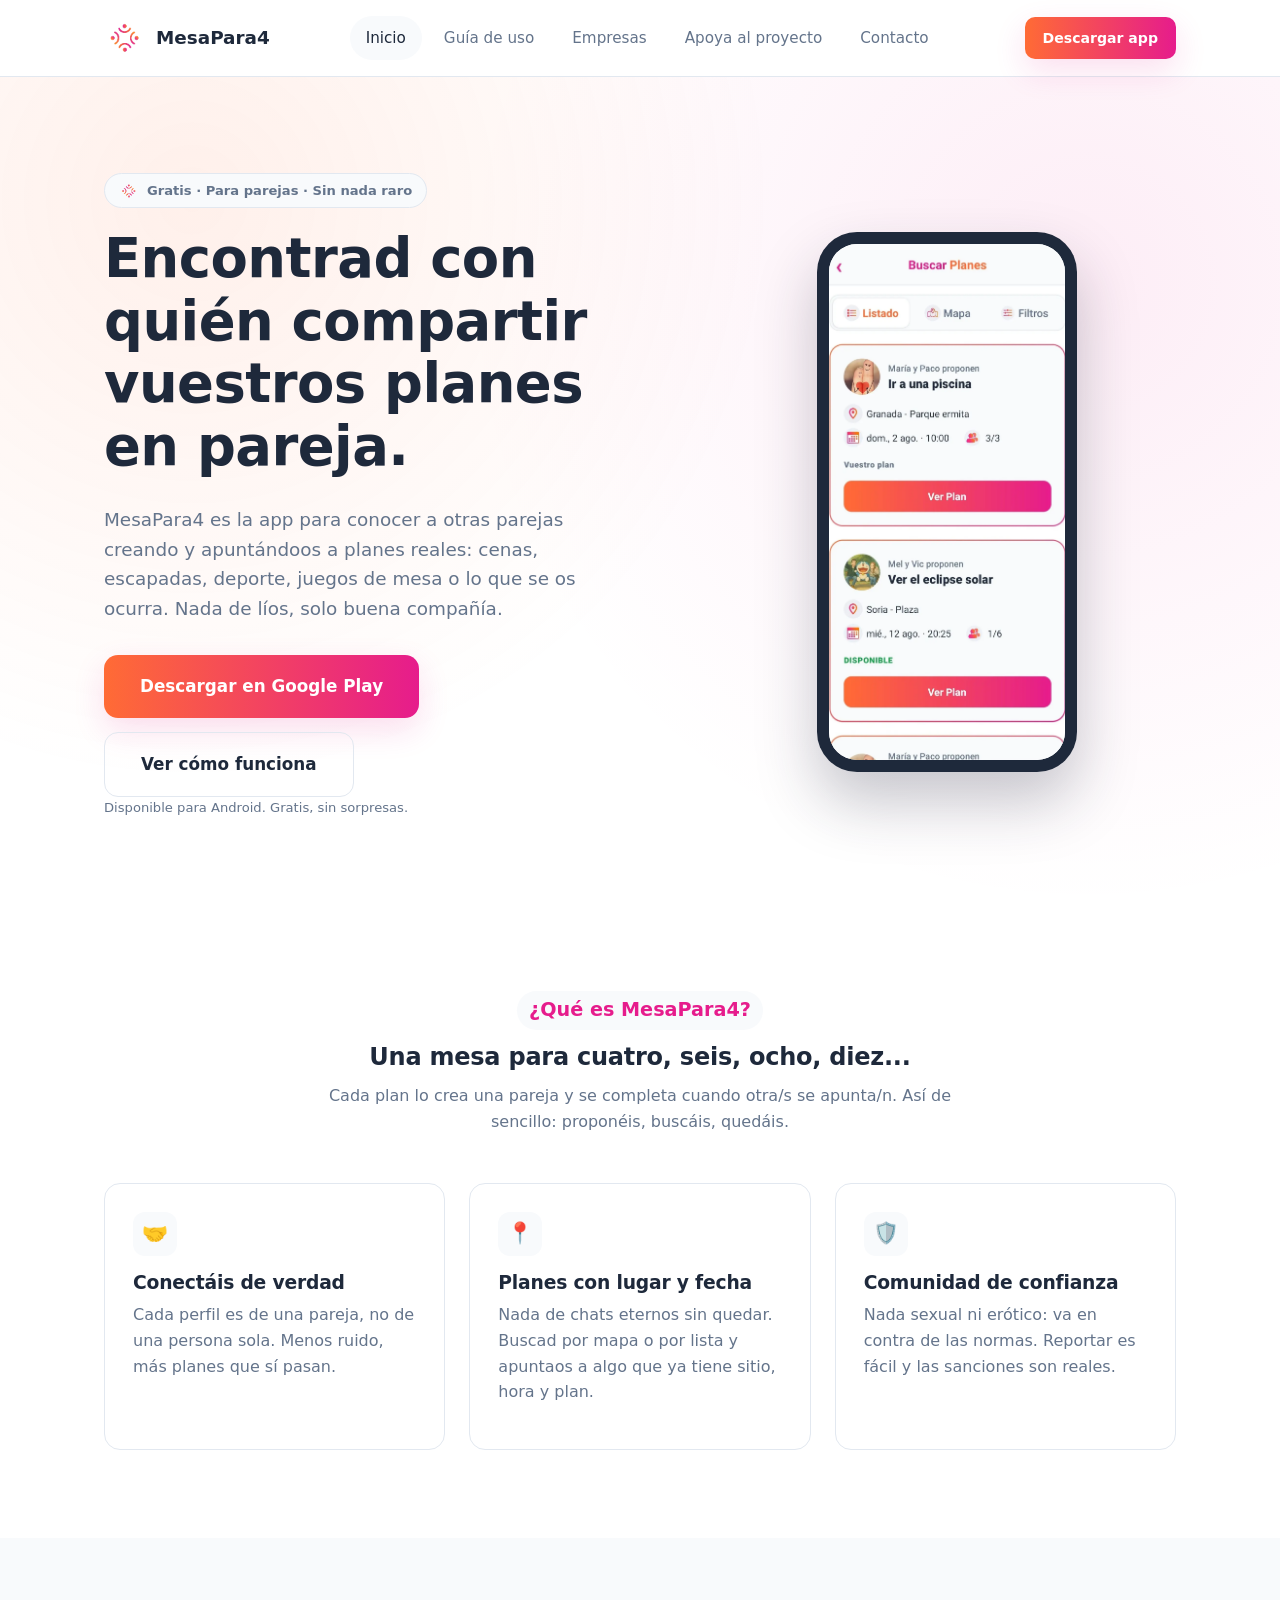
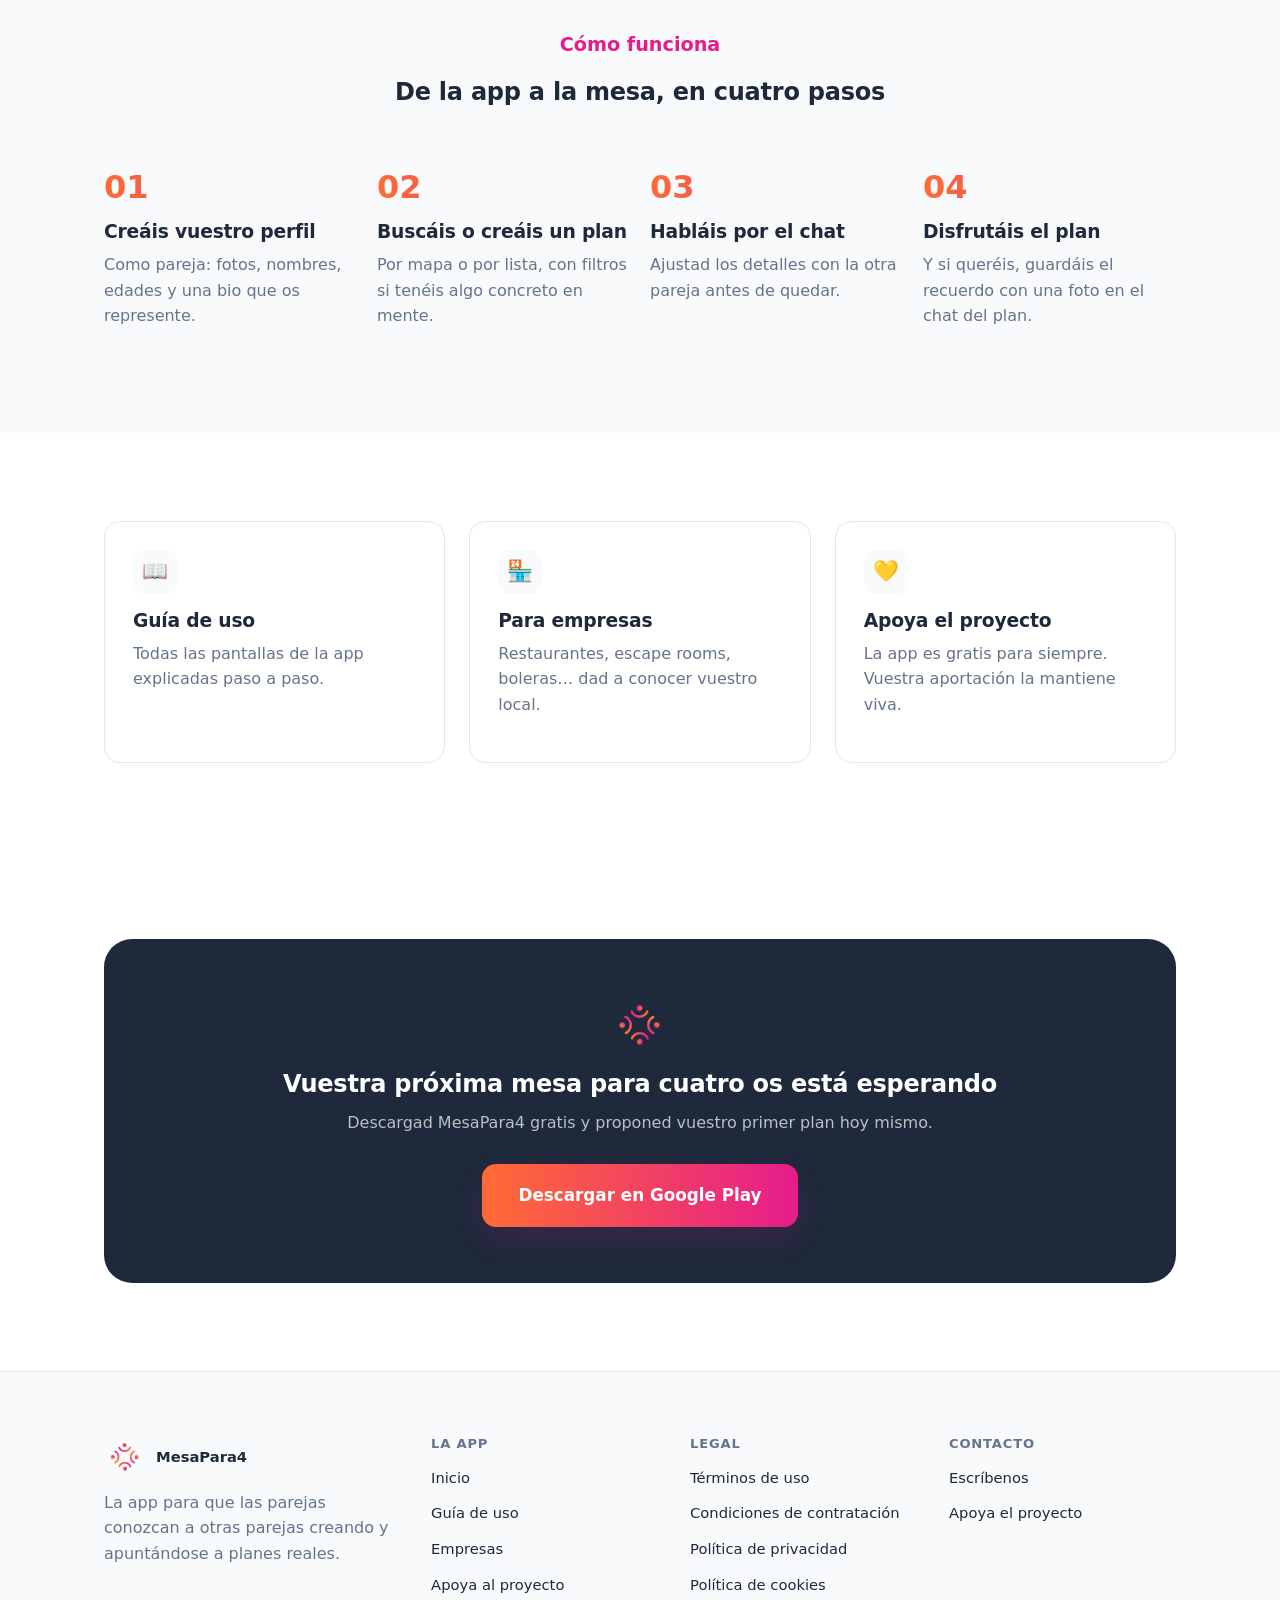
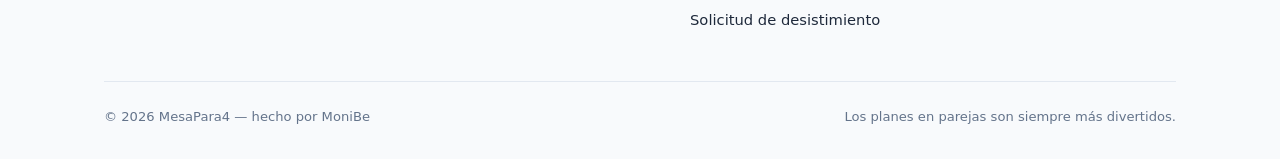
==== index.html @ 1e5c22bb "Commit Inicial: Web oficial y landig page de MesaPara4" ====
<!DOCTYPE html>
<html lang="es">
<head>
  <meta charset="UTF-8">
  <meta name="viewport" content="width=device-width, initial-scale=1.0">
  <title>Inicio · MesaPara4</title>
  <meta name="description" content="MesaPara4, la app gratuita para que las parejas conozcan a otras parejas creando y apuntándose a planes reales.">
  <link rel="stylesheet" href="css/styles.css">
  
</head>
<body>
  <header class="site-header">
    <div class="container">
      <a href="index.html" class="brand">
        <img src="assets/logo.webp" alt="MesaPara4" class="brand-logo">
        MesaPara4
      </a>
      <nav class="main-nav">
        <a href="index.html" class="active">Inicio</a>
        <a href="guia-de-uso.html" class="">Guía de uso</a>
        <a href="empresas.html" class="">Empresas</a>
        <a href="apoya-el-proyecto.html" class="">Apoya al proyecto</a>
        <a href="contacto.html" class="">Contacto</a>
      </nav>
      <div class="header-cta">
        <a href="#descarga" class="btn btn-gradient btn-sm">Descargar app</a>
        <button class="nav-toggle" aria-label="Abrir menú">
          <span></span><span></span><span></span>
        </button>
      </div>
    </div>
  </header>

  <main>

  <section class="hero">
    <div class="container">
      <div class="reveal in">
        <span class="eyebrow">
          <img src="assets/logo.webp" alt="" class="eyebrow-logo">
          Gratis · Para parejas · Sin nada raro
        </span>
        <h1>Encontrad con quién compartir vuestros planes en pareja.</h1>
        <p class="lede">MesaPara4 es la app para conocer a otras parejas creando y apuntándoos a planes reales: cenas, escapadas, deporte, juegos de mesa o lo que se os ocurra. Nada de líos, solo buena compañía.</p>
        <div class="hero-actions" id="descarga">
          <a href="#" class="btn btn-gradient btn-lg">Descargar en Google Play</a>
          <a href="guia-de-uso.html" class="btn btn-outline btn-lg">Ver cómo funciona</a>
        </div>
        <p class="store-note">Disponible para Android. Gratis, sin sorpresas.</p>
      </div>
      <div class="phone-mock reveal in">
        <div class="screen">
          <img src="assets/capturas/buscar_plan.webp" alt="Captura de la app MesaPara4: pantalla de Buscar planes" class="phone-screenshot">
        </div>
      </div>
    </div>
  </section>

  <section>
    <div class="container">
      <div class="section-head reveal">
        <span class="badge">¿Qué es MesaPara4?</span>
        <h2>Una mesa para cuatro, seis, ocho, diez...</h2>
        <p class="text-muted">Cada plan lo crea una pareja y se completa cuando otra/s se apunta/n. Así de sencillo: proponéis, buscáis, quedáis.</p>
      </div>
      <div class="grid-3">
        <div class="card reveal">
          <div class="icon-dot">🤝</div>
          <h3>Conectáis de verdad</h3>
          <p class="text-muted">Cada perfil es de una pareja, no de una persona sola. Menos ruido, más planes que sí pasan.</p>
        </div>
        <div class="card reveal">
          <div class="icon-dot">📍</div>
          <h3>Planes con lugar y fecha</h3>
          <p class="text-muted">Nada de chats eternos sin quedar. Buscad por mapa o por lista y apuntaos a algo que ya tiene sitio, hora y plan.</p>
        </div>
        <div class="card reveal">
          <div class="icon-dot">🛡️</div>
          <h3>Comunidad de confianza</h3>
          <p class="text-muted">Nada sexual ni erótico: va en contra de las normas. Reportar es fácil y las sanciones son reales.</p>
        </div>
      </div>
    </div>
  </section>

  <section style="background:var(--color-surface);">
    <div class="container">
      <div class="section-head reveal">
        <span class="badge">Cómo funciona</span>
        <h2>De la app a la mesa, en cuatro pasos</h2>
      </div>
      <div class="steps">
        <div class="step reveal">
          <span class="num">01</span>
          <h3>Creáis vuestro perfil</h3>
          <p class="text-muted">Como pareja: fotos, nombres, edades y una bio que os represente.</p>
        </div>
        <div class="step reveal">
          <span class="num">02</span>
          <h3>Buscáis o creáis un plan</h3>
          <p class="text-muted">Por mapa o por lista, con filtros si tenéis algo concreto en mente.</p>
        </div>
        <div class="step reveal">
          <span class="num">03</span>
          <h3>Habláis por el chat</h3>
          <p class="text-muted">Ajustad los detalles con la otra pareja antes de quedar.</p>
        </div>
        <div class="step reveal">
          <span class="num">04</span>
          <h3>Disfrutáis el plan</h3>
          <p class="text-muted">Y si queréis, guardáis el recuerdo con una foto en el chat del plan.</p>
        </div>
      </div>
    </div>
  </section>

  <section>
    <div class="container">
      <div class="grid-3">
        <a href="guia-de-uso.html" class="card reveal">
          <div class="icon-dot">📖</div>
          <h3>Guía de uso</h3>
          <p class="text-muted">Todas las pantallas de la app explicadas paso a paso.</p>
        </a>
        <a href="empresas.html" class="card reveal">
          <div class="icon-dot">🏪</div>
          <h3>Para empresas</h3>
          <p class="text-muted">Restaurantes, escape rooms, boleras… dad a conocer vuestro local.</p>
        </a>
        <a href="apoya-el-proyecto.html" class="card reveal">
          <div class="icon-dot">💛</div>
          <h3>Apoya el proyecto</h3>
          <p class="text-muted">La app es gratis para siempre. Vuestra aportación la mantiene viva.</p>
        </a>
      </div>
    </div>
  </section>

  <section>
    <div class="container">
      <div class="cta-band reveal">
        <img src="assets/logo.webp" alt="" class="cta-logo">
        <h2>Vuestra próxima mesa para cuatro os está esperando</h2>
        <p>Descargad MesaPara4 gratis y proponed vuestro primer plan hoy mismo.</p>
        <a href="#descarga" class="btn btn-gradient btn-lg" style="margin-top:12px;">Descargar en Google Play</a>
      </div>
    </div>
  </section>

  </main>
  <footer class="site-footer">
    <div class="container">
      <div class="footer-grid">
        <div>
          <a href="index.html" class="brand" style="margin-bottom:12px;">
            <img src="assets/logo.webp" alt="MesaPara4" class="brand-logo">
            MesaPara4
          </a>
          <p class="text-muted" style="max-width:32ch;">La app para que las parejas conozcan a otras parejas creando y apuntándose a planes reales.</p>
        </div>
        <div>
          <h4>La app</h4>
          <ul>
            <li><a href="index.html">Inicio</a></li>
            <li><a href="guia-de-uso.html">Guía de uso</a></li>
            <li><a href="empresas.html">Empresas</a></li>
            <li><a href="apoya-el-proyecto.html">Apoya al proyecto</a></li>
          </ul>
        </div>
        <div>
          <h4>Legal</h4>
          <ul>
            <li><a href="terminos-de-uso.html">Términos de uso</a></li>
            <li><a href="condiciones-generales-de-contratacion.html">Condiciones de contratación</a></li>
            <li><a href="politica-de-privacidad.html">Política de privacidad</a></li>
            <li><a href="politica-de-cookies.html">Política de cookies</a></li>
            <li><a href="solicitud-de-desistimiento.html">Solicitud de desistimiento</a></li>
          </ul>
        </div>
        <div>
          <h4>Contacto</h4>
          <ul>
            <li><a href="contacto.html">Escríbenos</a></li>
            <li><a href="apoya-el-proyecto.html">Apoya el proyecto</a></li>
          </ul>
        </div>
      </div>
      <div class="footer-bottom">
        <span>&copy; <span class="current-year"></span> MesaPara4 — hecho por <a href="https://monibe.es" target="_blank" rel="noopener">MoniBe</a></span>
        <span>Los planes en parejas son siempre más divertidos.</span>
      </div>
    </div>
  </footer>

  <script src="js/script.js"></script>
</body>
</html>
---- css/styles.css ----
/* =========================================================
   MesaPara4 — Sistema de diseño de la web oficial
   Basado en src/styles/theme.js de la app
   ========================================================= */

@import url('https://api.fontshare.com/v2/css?f[]=chillax@400,500,600,700&f[]=satoshi@400,500,700,900&display=swap');

:root {
  /* --- Paleta (idéntica a theme.js) --- */
  --color-primary: #FF6B35;
  --color-secondary: #E61C8C;
  --color-bg: #FFFFFF;
  --color-surface: #F8FAFC;
  --color-text: #1E293B;
  --color-text-muted: #64748B;
  --color-border: #E2E8F0;
  --color-avatar-bg: #EDF0F5;

  --gradient-brand: linear-gradient(90deg, #FF6B35 0%, #E61C8C 100%);
  --gradient-critico: linear-gradient(90deg, #E61C8C 0%, #000000 100%);
  --gradient-warm-wash: radial-gradient(circle at 15% 15%, rgba(255,107,53,0.10), transparent 45%),
                          radial-gradient(circle at 85% 25%, rgba(230,28,140,0.08), transparent 50%);

  /* --- Tipografía (marca: Chillax + Satoshi) --- */
  --font-display: 'Chillax', 'Satoshi', system-ui, sans-serif;
  --font-body: 'Satoshi', system-ui, -apple-system, sans-serif;

  /* --- Espaciado y forma --- */
  --radius-sm: 10px;
  --radius-md: 16px;
  --radius-lg: 28px;
  --radius-pill: 999px;
  --shadow-soft: 0 4px 20px rgba(30, 41, 59, 0.06);
  --shadow-lift: 0 12px 32px rgba(230, 28, 140, 0.14);
  --container: 1120px;
}

* { box-sizing: border-box; }
html { scroll-behavior: smooth; }

body {
  margin: 0;
  font-family: var(--font-body);
  color: var(--color-text);
  background: var(--color-bg);
  line-height: 1.6;
  -webkit-font-smoothing: antialiased;
}

img { max-width: 100%; display: block; }
a { color: inherit; text-decoration: none; }

h1, h2, h3, h4 {
  font-family: var(--font-display);
  font-weight: 600;
  line-height: 1.15;
  margin: 0 0 .5em;
  letter-spacing: -0.01em;
}
h1 { font-weight: 700; }

p { margin: 0 0 1em; color: var(--color-text); }
.text-muted { color: var(--color-text-muted); }

.container {
  width: 100%;
  max-width: var(--container);
  margin: 0 auto;
  padding: 0 24px;
}

section { padding: 88px 0; }
@media (max-width: 720px) { section { padding: 56px 0; } }
@media (max-width: 480px) {
  section { padding: 40px 0; }
  .container { padding: 0 18px; }
}

/* ---------- Motivo de marca: los 4 puntos de la mesa ---------- */
.mesa-mark {
  display: inline-grid;
  grid-template-columns: repeat(2, 1fr);
  gap: 6px;
  width: 22px;
  height: 22px;
}
.mesa-mark span {
  width: 100%;
  height: 100%;
  border-radius: 50%;
  background: var(--gradient-brand);
}
.mesa-mark span:nth-child(2) { background: var(--color-secondary); opacity: .85; }
.mesa-mark span:nth-child(3) { background: var(--color-primary); opacity: .85; }
.mesa-mark span:nth-child(4) { background: var(--gradient-brand); }

.mesa-divider {
  display: flex;
  gap: 10px;
  align-items: center;
  margin: 0 auto 20px;
  width: fit-content;
}
.mesa-divider span {
  width: 8px; height: 8px; border-radius: 50%;
  background: var(--color-border);
}
.mesa-divider span.on { background: var(--gradient-brand); }

.brand-logo { height: 42px; width: auto; }
.eyebrow-logo { height: 20px; width: auto; }
.cta-logo { height: 60px; width: auto; margin: 0 auto 16px; display: block; }

/* ---------- Header ---------- */
.site-header {
  position: sticky;
  top: 0;
  z-index: 50;
  background: rgba(255,255,255,0.85);
  backdrop-filter: blur(10px);
  border-bottom: 1px solid var(--color-border);
}
.site-header .container {
  display: flex;
  align-items: center;
  justify-content: space-between;
  height: 76px;
}
.brand {
  display: flex;
  align-items: center;
  gap: 10px;
  font-family: var(--font-display);
  font-weight: 700;
  font-size: 1.15rem;
  color: var(--color-text);
}
.main-nav {
  display: flex;
  align-items: center;
  gap: 6px;
}
.main-nav a {
  padding: 10px 16px;
  border-radius: var(--radius-pill);
  font-size: .95rem;
  font-weight: 500;
  color: var(--color-text-muted);
  transition: background .18s ease, color .18s ease;
}
.main-nav a:hover, .main-nav a.active {
  background: var(--color-surface);
  color: var(--color-text);
}
.header-cta { display: flex; align-items: center; gap: 12px; }

.nav-toggle {
  display: none;
  background: none;
  border: none;
  cursor: pointer;
  padding: 8px;
}
.nav-toggle span {
  display: block;
  width: 22px;
  height: 2px;
  background: var(--color-text);
  margin: 5px 0;
  border-radius: 2px;
}

@media (max-width: 420px) {
  .header-cta .btn-gradient.btn-sm { display: none; }
}

@media (max-width: 860px) {
  .main-nav {
    position: fixed;
    top: 76px; left: 0; right: 0;
    background: var(--color-bg);
    border-bottom: 1px solid var(--color-border);
    flex-direction: column;
    align-items: stretch;
    padding: 12px;
    display: none;
    box-shadow: var(--shadow-soft);
  }
  .main-nav.open { display: flex; }
  .main-nav a { padding: 14px 16px; }
  .nav-toggle { display: block; }
}

/* ---------- Botones (estilo BotonGradiente) ---------- */
.btn {
  display: inline-flex;
  align-items: center;
  justify-content: center;
  gap: 8px;
  font-family: var(--font-body);
  font-weight: 700;
  font-size: .98rem;
  padding: 14px 28px;
  border-radius: var(--radius-sm);
  border: none;
  cursor: pointer;
  transition: transform .15s ease, box-shadow .15s ease, opacity .15s ease;
  white-space: nowrap;
}
.btn-gradient {
  background: var(--gradient-brand);
  color: #fff;
  box-shadow: var(--shadow-lift);
}
.btn-gradient:hover { transform: translateY(-2px); opacity: .95; }
.btn-critico {
  background: var(--gradient-critico);
  color: #fff;
}
.btn-outline {
  background: transparent;
  color: var(--color-text);
  border: 1.5px solid var(--color-border);
}
.btn-outline:hover { border-color: var(--color-text-muted); }
.btn-sm { padding: 10px 18px; font-size: .88rem; border-radius: var(--radius-sm); }
.btn-lg { padding: 18px 36px; font-size: 1.05rem; border-radius: 14px; }

/* ---------- Hero ---------- */
.hero {
  padding: 96px 0 72px;
  background: var(--gradient-warm-wash);
  position: relative;
  overflow: hidden;
}
.hero .container {
  display: grid;
  grid-template-columns: 1.1fr .9fr;
  gap: 56px;
  align-items: center;
}
@media (max-width: 900px) {
  .hero .container { grid-template-columns: 1fr; }
}
@media (max-width: 640px) {
  .hero { padding: 48px 0 40px; }
  .hero-actions { flex-direction: column; align-items: stretch; }
  .hero-actions .btn { width: 100%; text-align: center; }
}
.eyebrow {
  display: inline-flex;
  align-items: center;
  gap: 8px;
  background: var(--color-surface);
  border: 1px solid var(--color-border);
  padding: 6px 14px;
  border-radius: var(--radius-pill);
  font-size: .82rem;
  font-weight: 600;
  color: var(--color-text-muted);
  margin-bottom: 20px;
}
.hero h1 { font-size: clamp(2.2rem, 4.4vw, 3.4rem); }
.hero .lede { font-size: 1.15rem; color: var(--color-text-muted); max-width: 46ch; }
.hero-actions { display: flex; gap: 14px; align-items: center; margin-top: 32px; flex-wrap: wrap; }
.store-note { font-size: .82rem; color: var(--color-text-muted); }

/* Mock de teléfono (sin capturas reales todavía) */
.phone-mock {
  justify-self: center;
  width: 260px;
  max-width: 78vw;
  aspect-ratio: 260/540;
  height: auto;
  border-radius: 40px;
  background: var(--color-text);
  padding: 12px;
  box-shadow: 0 30px 60px rgba(30,41,59,0.25);
  position: relative;
}
.phone-mock .screen {
  width: 100%;
  height: 100%;
  border-radius: 28px;
  background: var(--color-bg);
  overflow: hidden;
  display: flex;
  flex-direction: column;
}
.phone-mock .screen-top {
  padding: 20px 18px 14px;
  background: var(--gradient-brand);
  color: #fff;
}
.phone-mock .screen-body { padding: 16px; display: grid; gap: 10px; }
.phone-screenshot {
  width: 100%;
  height: 100%;
  object-fit: cover;
  object-position: top center;
}
.plan-card-mock {
  background: var(--color-surface);
  border-radius: var(--radius-md);
  padding: 14px;
  border: 1px solid var(--color-border);
}
.plan-card-mock .bar { height: 8px; border-radius: 4px; background: var(--color-border); margin-bottom: 6px; }
.plan-card-mock .bar.w60 { width: 60%; }
.plan-card-mock .bar.w40 { width: 40%; background: var(--gradient-brand); height: 6px; }

/* ---------- Tarjetas / grids ---------- */
.grid-3 { display: grid; grid-template-columns: repeat(3, 1fr); gap: 24px; }
.grid-2 { display: grid; grid-template-columns: repeat(2, 1fr); gap: 24px; }
@media (max-width: 820px) { .grid-3, .grid-2 { grid-template-columns: 1fr; } }

.card {
  background: var(--color-bg);
  border: 1px solid var(--color-border);
  border-radius: var(--radius-md);
  padding: 28px;
  transition: transform .18s ease, box-shadow .18s ease;
}
.card:hover { transform: translateY(-4px); box-shadow: var(--shadow-soft); }
.card .icon-dot {
  width: 44px; height: 44px;
  border-radius: 12px;
  background: var(--color-surface);
  display: flex; align-items: center; justify-content: center;
  margin-bottom: 16px;
  font-size: 1.3rem;
}

.section-head { max-width: 640px; margin: 0 auto 48px; text-align: center; }
.section-head.left { margin: 0 0 40px; text-align: left; }

/* ---------- Pasos numerados (cómo funciona) ---------- */
.steps { display: grid; grid-template-columns: repeat(4, 1fr); gap: 20px; counter-reset: step; }
@media (max-width: 900px) { .steps { grid-template-columns: repeat(2, 1fr); } }
@media (max-width: 560px) { .steps { grid-template-columns: 1fr; } }
.step { position: relative; padding-top: 8px; }
.step .num {
  font-family: var(--font-display);
  font-weight: 700;
  font-size: 2rem;
  background: var(--gradient-brand);
  -webkit-background-clip: text;
  background-clip: text;
  color: transparent;
  margin-bottom: 8px;
  display: block;
}

/* ---------- Franja CTA ---------- */
.cta-band {
  background: var(--color-text);
  color: #fff;
  border-radius: var(--radius-lg);
  padding: 56px;
  text-align: center;
}
.cta-band h2 { color: #fff; }
.cta-band p { color: rgba(255,255,255,0.7); }
@media (max-width: 640px) {
  .cta-band { padding: 36px 24px; border-radius: var(--radius-md); }
  .btn-lg { width: 100%; padding: 16px 24px; font-size: 1rem; }
}

/* ---------- Formularios ---------- */
.field { margin-bottom: 20px; }
.field label {
  display: block;
  font-weight: 700;
  font-size: .88rem;
  margin-bottom: 6px;
}
.field input,
.field select,
.field textarea {
  width: 100%;
  font-family: var(--font-body);
  font-size: 1rem;
  padding: 13px 16px;
  border-radius: var(--radius-sm);
  border: 1.5px solid var(--color-border);
  background: var(--color-surface);
  color: var(--color-text);
}
.field input:focus,
.field select:focus,
.field textarea:focus {
  outline: none;
  border-color: var(--color-primary);
  background: #fff;
}
.field textarea { resize: vertical; min-height: 140px; }
.checkbox-field { display: flex; gap: 10px; align-items: flex-start; margin-bottom: 24px; }
.checkbox-field input { width: 18px; height: 18px; margin-top: 3px; flex: none; }
.checkbox-field label { font-weight: 400; font-size: .9rem; color: var(--color-text-muted); }
.form-note { font-size: .82rem; color: var(--color-text-muted); margin-top: 10px; }
.form-honeypot { position: absolute; left: -9999px; width: 1px; height: 1px; overflow: hidden; }
.form-success, .form-error {
  padding: 16px 18px;
  border-radius: var(--radius-sm);
  font-weight: 600;
  margin-bottom: 20px;
  display: none;
}
.form-success { background: #ECFDF5; color: #047857; }
.form-error { background: #FEF2F2; color: #B91C1C; }

/* ---------- Guía de uso: mock de pantallas ---------- */
.screen-guide {
  display: flex;
  align-items: flex-start;
  justify-content: center;
  gap: 40px;
  max-width: 620px;
  margin: 0 auto 56px;
}
.screen-guide-text { max-width: 320px; padding-top: 4px; }
@media (max-width: 780px) {
  .screen-guide { flex-direction: column !important; align-items: center; text-align: center; gap: 20px; }
  .screen-guide-text { max-width: 100%; text-align: left; }
}
.screen-frame {
  width: 200px;
  height: 400px;
  flex: none;
  margin: 0 auto;
  border-radius: 28px;
  background: var(--color-text);
  padding: 10px;
}
.screen-frame .inner {
  width: 100%; height: 100%;
  border-radius: 20px;
  background: var(--color-surface);
  display: flex; align-items: center; justify-content: center;
  color: var(--color-text-muted);
  font-size: .8rem;
  text-align: center;
  padding: 12px;
}
@media (max-width: 480px) {
  .screen-frame { width: 160px; height: 320px; }
}

/* ---------- Empresas: lista de sectores ---------- */
.chip-row { display: flex; flex-wrap: wrap; gap: 10px; margin: 24px 0; }
.chip {
  padding: 8px 16px;
  border-radius: var(--radius-pill);
  background: var(--color-surface);
  border: 1px solid var(--color-border);
  font-size: .88rem;
  font-weight: 500;
}

/* ---------- Insignias ---------- */
.badge-icon {
  width: 64px;
  height: 64px;
  border-radius: 50%;
  display: flex;
  align-items: center;
  justify-content: center;
  font-size: 1.6rem;
  margin-bottom: 16px;
}
.badge-icon.lvl-1 { background: linear-gradient(135deg, #5EEAD4, #2DD4BF); color: #1E293B; }
.badge-icon.lvl-2 { background: linear-gradient(135deg, #FBBF24, #FB923C); color: #1E293B; }
.badge-icon.lvl-3 { background: var(--gradient-brand); color: #fff; }

.badge-card { text-align: left; }
.badge-levels { display: flex; gap: 8px; margin-top: 14px; }
.badge-pip { width: 22px; height: 6px; border-radius: 999px; }
.badge-pip.lvl-1 { background: linear-gradient(90deg, #5EEAD4, #2DD4BF); }
.badge-pip.lvl-2 { background: linear-gradient(90deg, #FBBF24, #FB923C); }
.badge-pip.lvl-3 { background: var(--gradient-brand); }

/* ---------- Legal ---------- */
.legal-content h2 { margin-top: 2em; font-size: 1.3rem; }
.legal-content h3 { font-size: 1.05rem; margin-top: 1.6em; }
.legal-content { max-width: 760px; }
.legal-content ul { padding-left: 1.3em; }
.legal-updated { color: var(--color-text-muted); font-size: .88rem; margin-bottom: 40px; }

/* ---------- Footer ---------- */
.site-footer {
  background: var(--color-surface);
  border-top: 1px solid var(--color-border);
  padding: 64px 0 32px;
}
.footer-grid {
  display: grid;
  grid-template-columns: 1.3fr 1fr 1fr 1fr;
  gap: 32px;
  margin-bottom: 48px;
}
@media (max-width: 780px) { .footer-grid { grid-template-columns: 1fr 1fr; } }
@media (max-width: 480px) { .footer-grid { grid-template-columns: 1fr; gap: 28px; } }
.footer-grid h4 { font-size: .82rem; text-transform: uppercase; letter-spacing: .06em; color: var(--color-text-muted); margin-bottom: 14px; }
.footer-grid ul { list-style: none; padding: 0; margin: 0; display: grid; gap: 10px; }
.footer-grid a { color: var(--color-text); font-size: .92rem; }
.footer-grid a:hover { color: var(--color-primary); }
.footer-bottom {
  border-top: 1px solid var(--color-border);
  padding-top: 24px;
  display: flex;
  justify-content: space-between;
  flex-wrap: wrap;
  gap: 12px;
  font-size: .82rem;
  color: var(--color-text-muted);
}

/* ---------- Utilidades ---------- */
.badge {
  display: inline-block;
  padding: 4px 12px;
  border-radius: var(--radius-pill);
  background: var(--color-surface);
  font-size: 1.2rem;
  font-weight: 700;
  color: var(--color-secondary);
  margin-bottom: 14px;
}
.reveal { opacity: 0; transform: translateY(16px); transition: opacity .6s ease, transform .6s ease; }
.reveal.in { opacity: 1; transform: translateY(0); }
@media (prefers-reduced-motion: reduce) {
  .reveal { opacity: 1; transform: none; transition: none; }
}
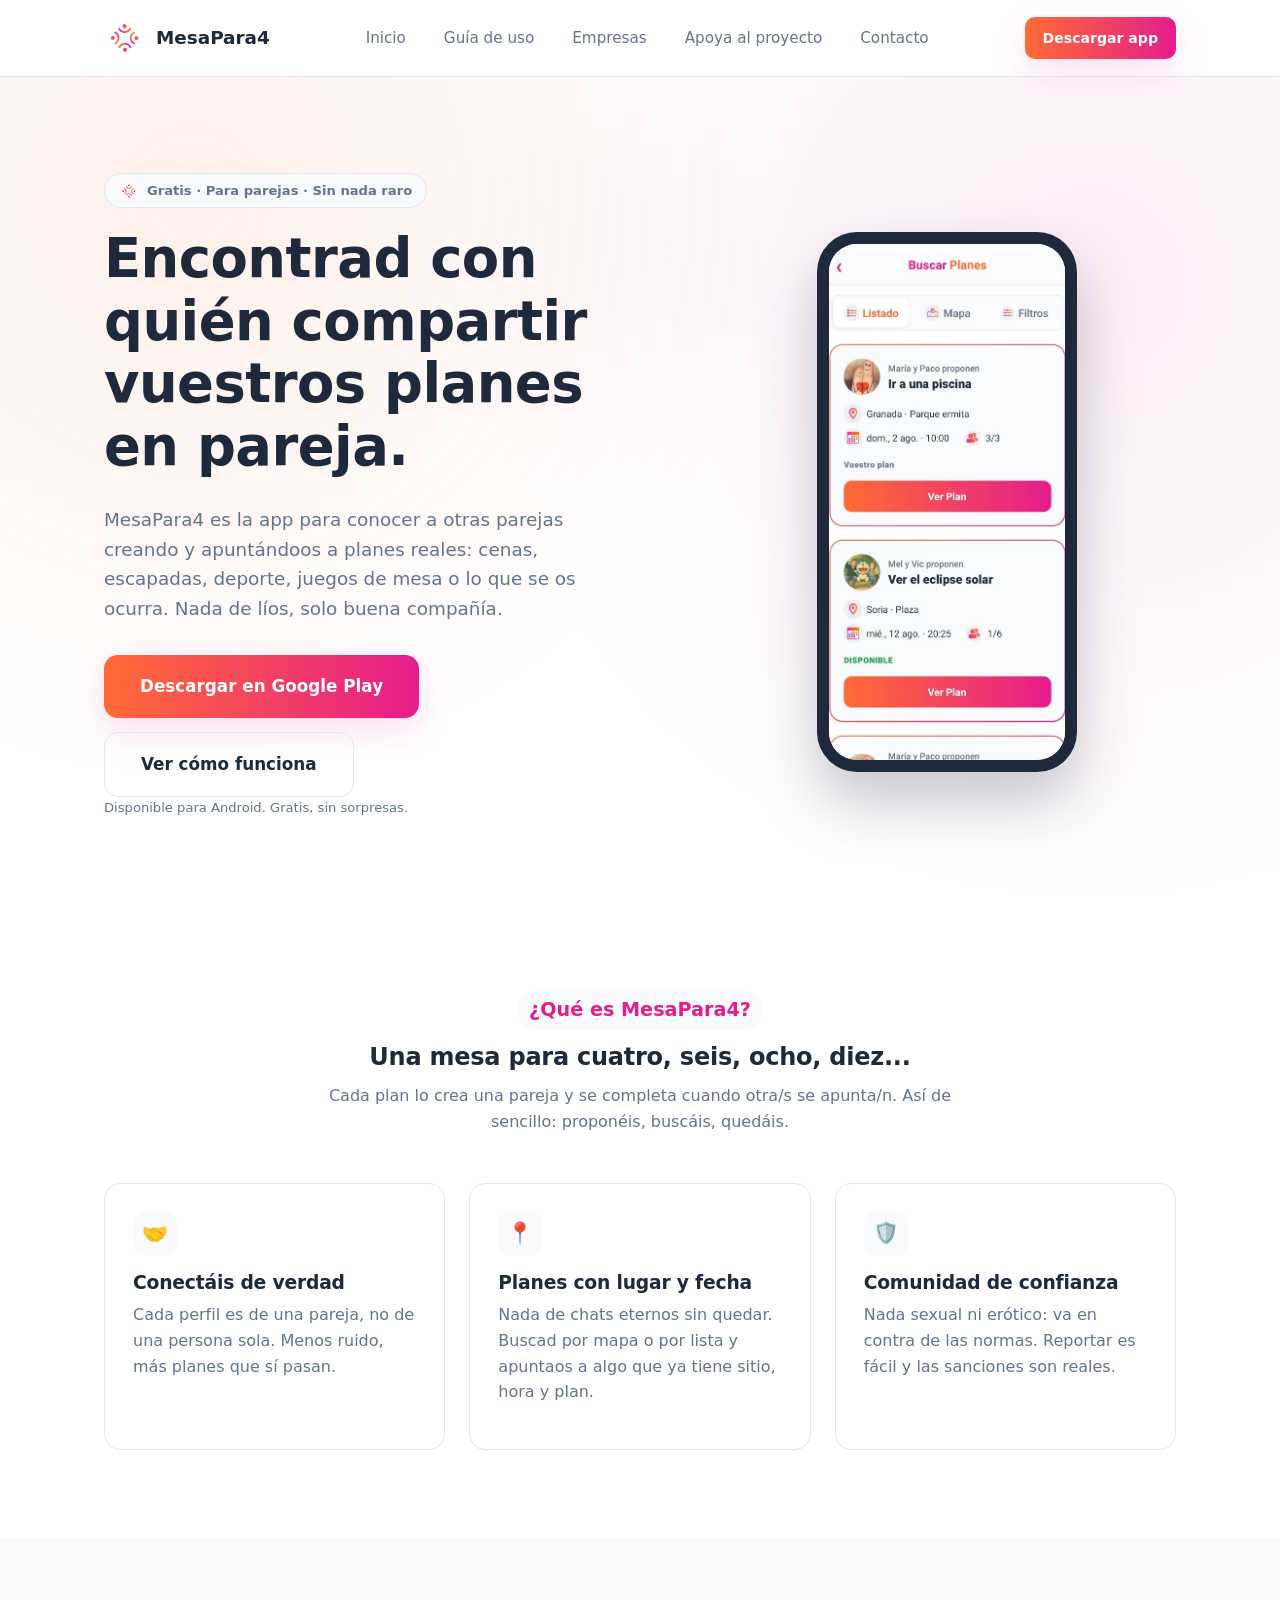
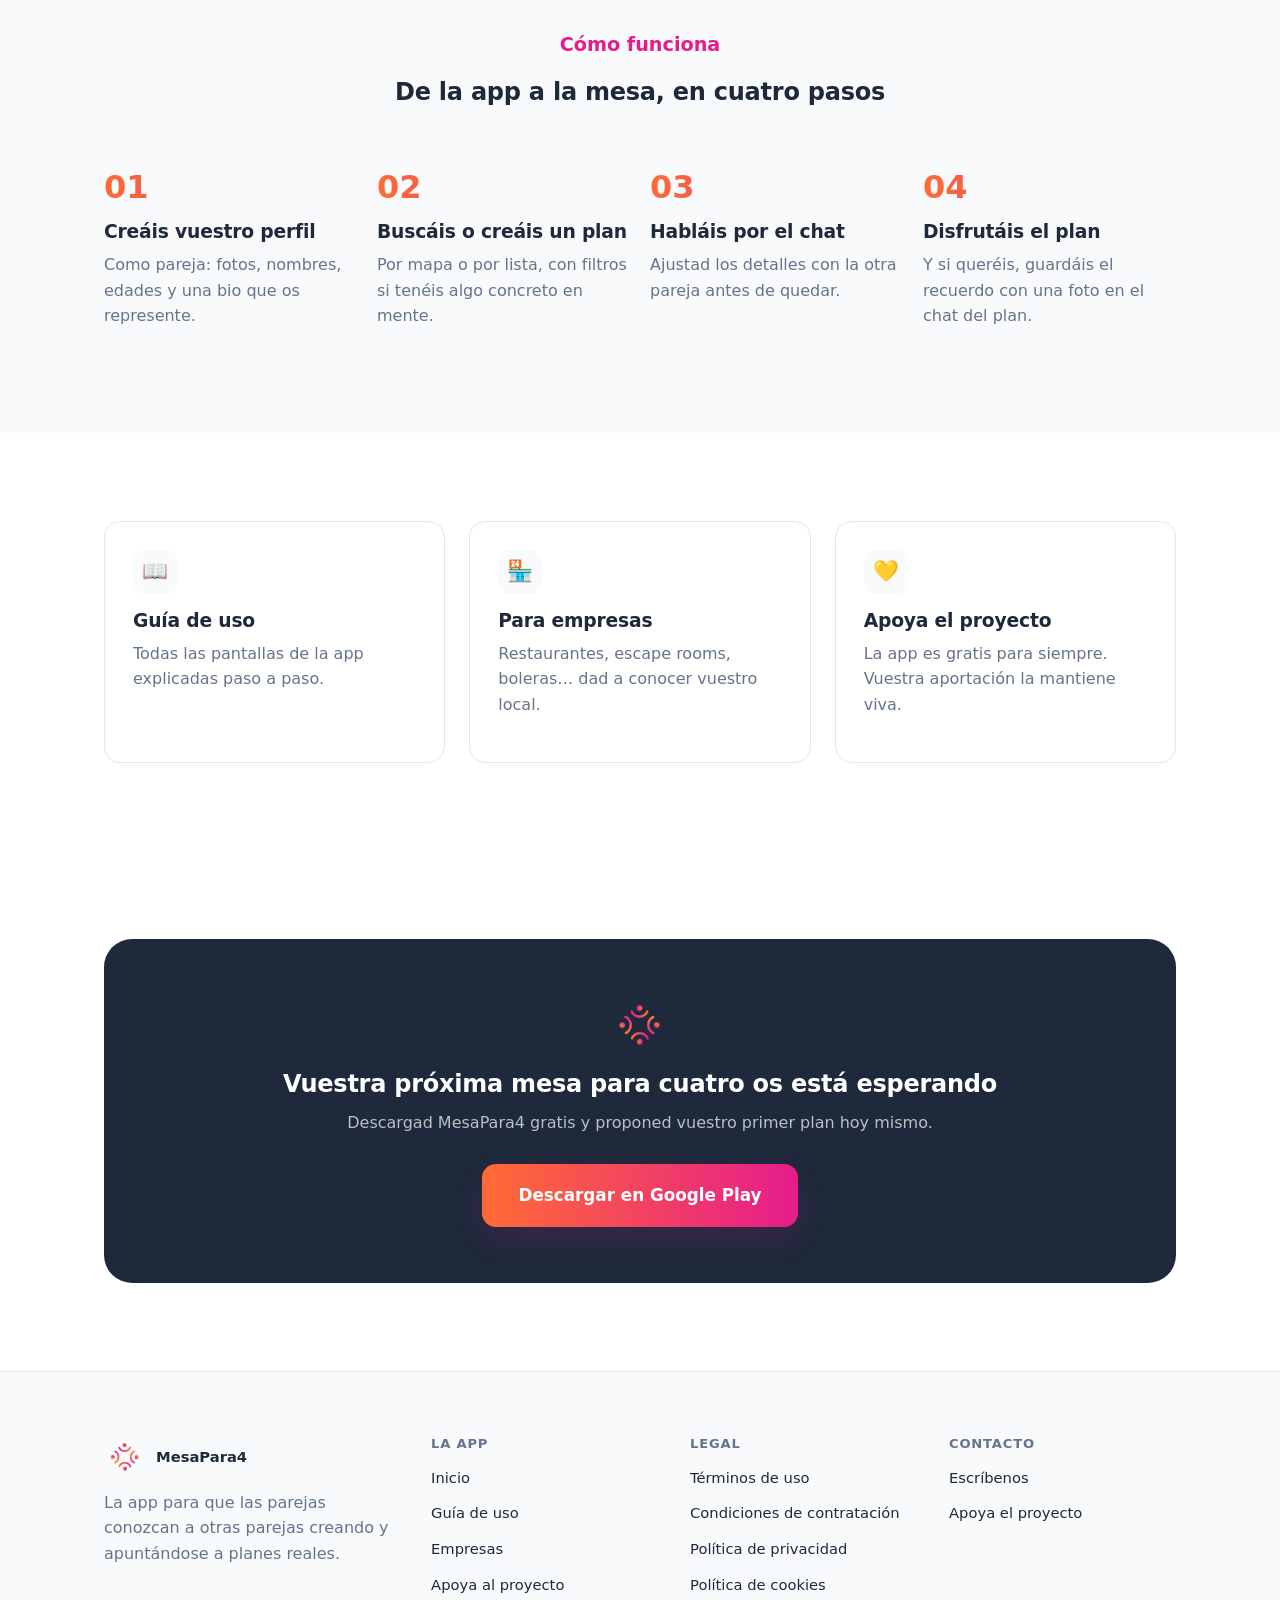
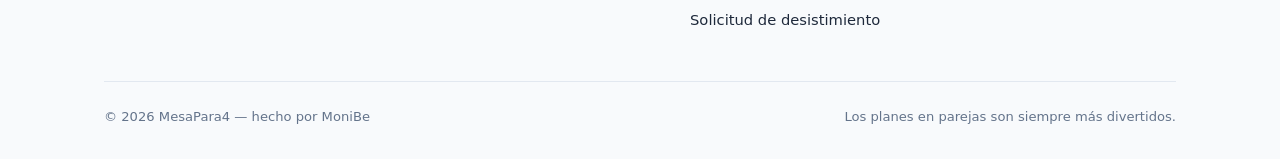
==== commit 4d785fa5: "Creados un header y un footer a parte que todas las páginas comparten. Cambiados los enlaces para qu" ====
--- a/index.html
+++ b/index.html
@@ -5,31 +5,11 @@
   <meta name="viewport" content="width=device-width, initial-scale=1.0">
   <title>Inicio · MesaPara4</title>
   <meta name="description" content="MesaPara4, la app gratuita para que las parejas conozcan a otras parejas creando y apuntándose a planes reales.">
-  <link rel="stylesheet" href="css/styles.css">
-  
+  <link rel="stylesheet" href="/css/styles.css">
 </head>
 <body>
-  <header class="site-header">
-    <div class="container">
-      <a href="index.html" class="brand">
-        <img src="assets/logo.webp" alt="MesaPara4" class="brand-logo">
-        MesaPara4
-      </a>
-      <nav class="main-nav">
-        <a href="index.html" class="active">Inicio</a>
-        <a href="guia-de-uso.html" class="">Guía de uso</a>
-        <a href="empresas.html" class="">Empresas</a>
-        <a href="apoya-el-proyecto.html" class="">Apoya al proyecto</a>
-        <a href="contacto.html" class="">Contacto</a>
-      </nav>
-      <div class="header-cta">
-        <a href="#descarga" class="btn btn-gradient btn-sm">Descargar app</a>
-        <button class="nav-toggle" aria-label="Abrir menú">
-          <span></span><span></span><span></span>
-        </button>
-      </div>
-    </div>
-  </header>
+
+  <div id="site-header"></div>
 
   <main>
 
@@ -37,20 +17,20 @@
     <div class="container">
       <div class="reveal in">
         <span class="eyebrow">
-          <img src="assets/logo.webp" alt="" class="eyebrow-logo">
+          <img src="/assets/logo.webp" alt="" class="eyebrow-logo">
           Gratis · Para parejas · Sin nada raro
         </span>
         <h1>Encontrad con quién compartir vuestros planes en pareja.</h1>
         <p class="lede">MesaPara4 es la app para conocer a otras parejas creando y apuntándoos a planes reales: cenas, escapadas, deporte, juegos de mesa o lo que se os ocurra. Nada de líos, solo buena compañía.</p>
         <div class="hero-actions" id="descarga">
           <a href="#" class="btn btn-gradient btn-lg">Descargar en Google Play</a>
-          <a href="guia-de-uso.html" class="btn btn-outline btn-lg">Ver cómo funciona</a>
+          <a href="/guia-de-uso" class="btn btn-outline btn-lg">Ver cómo funciona</a>
         </div>
         <p class="store-note">Disponible para Android. Gratis, sin sorpresas.</p>
       </div>
       <div class="phone-mock reveal in">
         <div class="screen">
-          <img src="assets/capturas/buscar_plan.webp" alt="Captura de la app MesaPara4: pantalla de Buscar planes" class="phone-screenshot">
+          <img src="/assets/capturas/buscar_plan.webp" alt="Captura de la app MesaPara4: pantalla de Buscar planes" class="phone-screenshot">
         </div>
       </div>
     </div>
@@ -117,17 +97,17 @@
   <section>
     <div class="container">
       <div class="grid-3">
-        <a href="guia-de-uso.html" class="card reveal">
+        <a href="/guia-de-uso" class="card reveal">
           <div class="icon-dot">📖</div>
           <h3>Guía de uso</h3>
           <p class="text-muted">Todas las pantallas de la app explicadas paso a paso.</p>
         </a>
-        <a href="empresas.html" class="card reveal">
+        <a href="/empresas" class="card reveal">
           <div class="icon-dot">🏪</div>
           <h3>Para empresas</h3>
           <p class="text-muted">Restaurantes, escape rooms, boleras… dad a conocer vuestro local.</p>
         </a>
-        <a href="apoya-el-proyecto.html" class="card reveal">
+        <a href="/aportaciones" class="card reveal">
           <div class="icon-dot">💛</div>
           <h3>Apoya el proyecto</h3>
           <p class="text-muted">La app es gratis para siempre. Vuestra aportación la mantiene viva.</p>
@@ -139,7 +119,7 @@
   <section>
     <div class="container">
       <div class="cta-band reveal">
-        <img src="assets/logo.webp" alt="" class="cta-logo">
+        <img src="/assets/logo.webp" alt="" class="cta-logo">
         <h2>Vuestra próxima mesa para cuatro os está esperando</h2>
         <p>Descargad MesaPara4 gratis y proponed vuestro primer plan hoy mismo.</p>
         <a href="#descarga" class="btn btn-gradient btn-lg" style="margin-top:12px;">Descargar en Google Play</a>
@@ -148,50 +128,9 @@
   </section>
 
   </main>
-  <footer class="site-footer">
-    <div class="container">
-      <div class="footer-grid">
-        <div>
-          <a href="index.html" class="brand" style="margin-bottom:12px;">
-            <img src="assets/logo.webp" alt="MesaPara4" class="brand-logo">
-            MesaPara4
-          </a>
-          <p class="text-muted" style="max-width:32ch;">La app para que las parejas conozcan a otras parejas creando y apuntándose a planes reales.</p>
-        </div>
-        <div>
-          <h4>La app</h4>
-          <ul>
-            <li><a href="index.html">Inicio</a></li>
-            <li><a href="guia-de-uso.html">Guía de uso</a></li>
-            <li><a href="empresas.html">Empresas</a></li>
-            <li><a href="apoya-el-proyecto.html">Apoya al proyecto</a></li>
-          </ul>
-        </div>
-        <div>
-          <h4>Legal</h4>
-          <ul>
-            <li><a href="terminos-de-uso.html">Términos de uso</a></li>
-            <li><a href="condiciones-generales-de-contratacion.html">Condiciones de contratación</a></li>
-            <li><a href="politica-de-privacidad.html">Política de privacidad</a></li>
-            <li><a href="politica-de-cookies.html">Política de cookies</a></li>
-            <li><a href="solicitud-de-desistimiento.html">Solicitud de desistimiento</a></li>
-          </ul>
-        </div>
-        <div>
-          <h4>Contacto</h4>
-          <ul>
-            <li><a href="contacto.html">Escríbenos</a></li>
-            <li><a href="apoya-el-proyecto.html">Apoya el proyecto</a></li>
-          </ul>
-        </div>
-      </div>
-      <div class="footer-bottom">
-        <span>&copy; <span class="current-year"></span> MesaPara4 — hecho por <a href="https://monibe.es" target="_blank" rel="noopener">MoniBe</a></span>
-        <span>Los planes en parejas son siempre más divertidos.</span>
-      </div>
-    </div>
-  </footer>
 
-  <script src="js/script.js"></script>
+  <div id="site-footer"></div>
+
+  <script src="/js/script.js"></script>
 </body>
 </html>
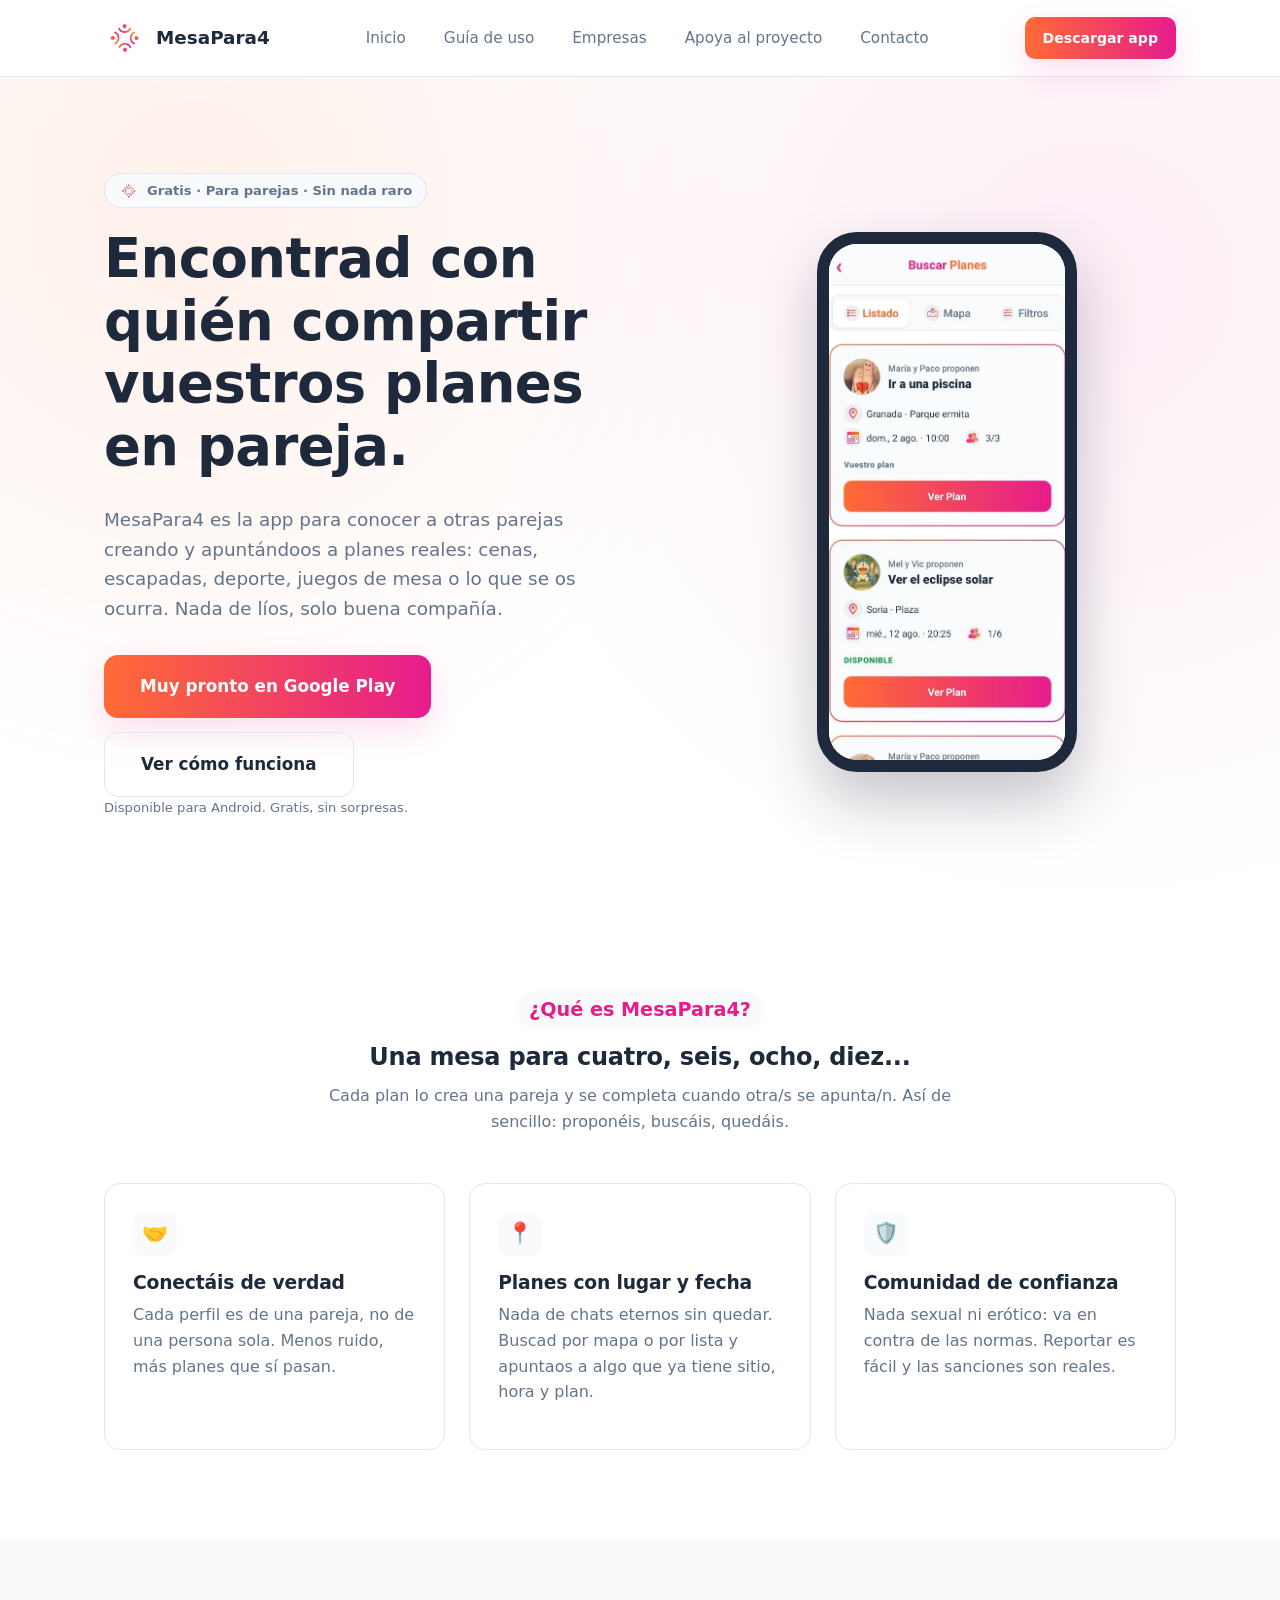
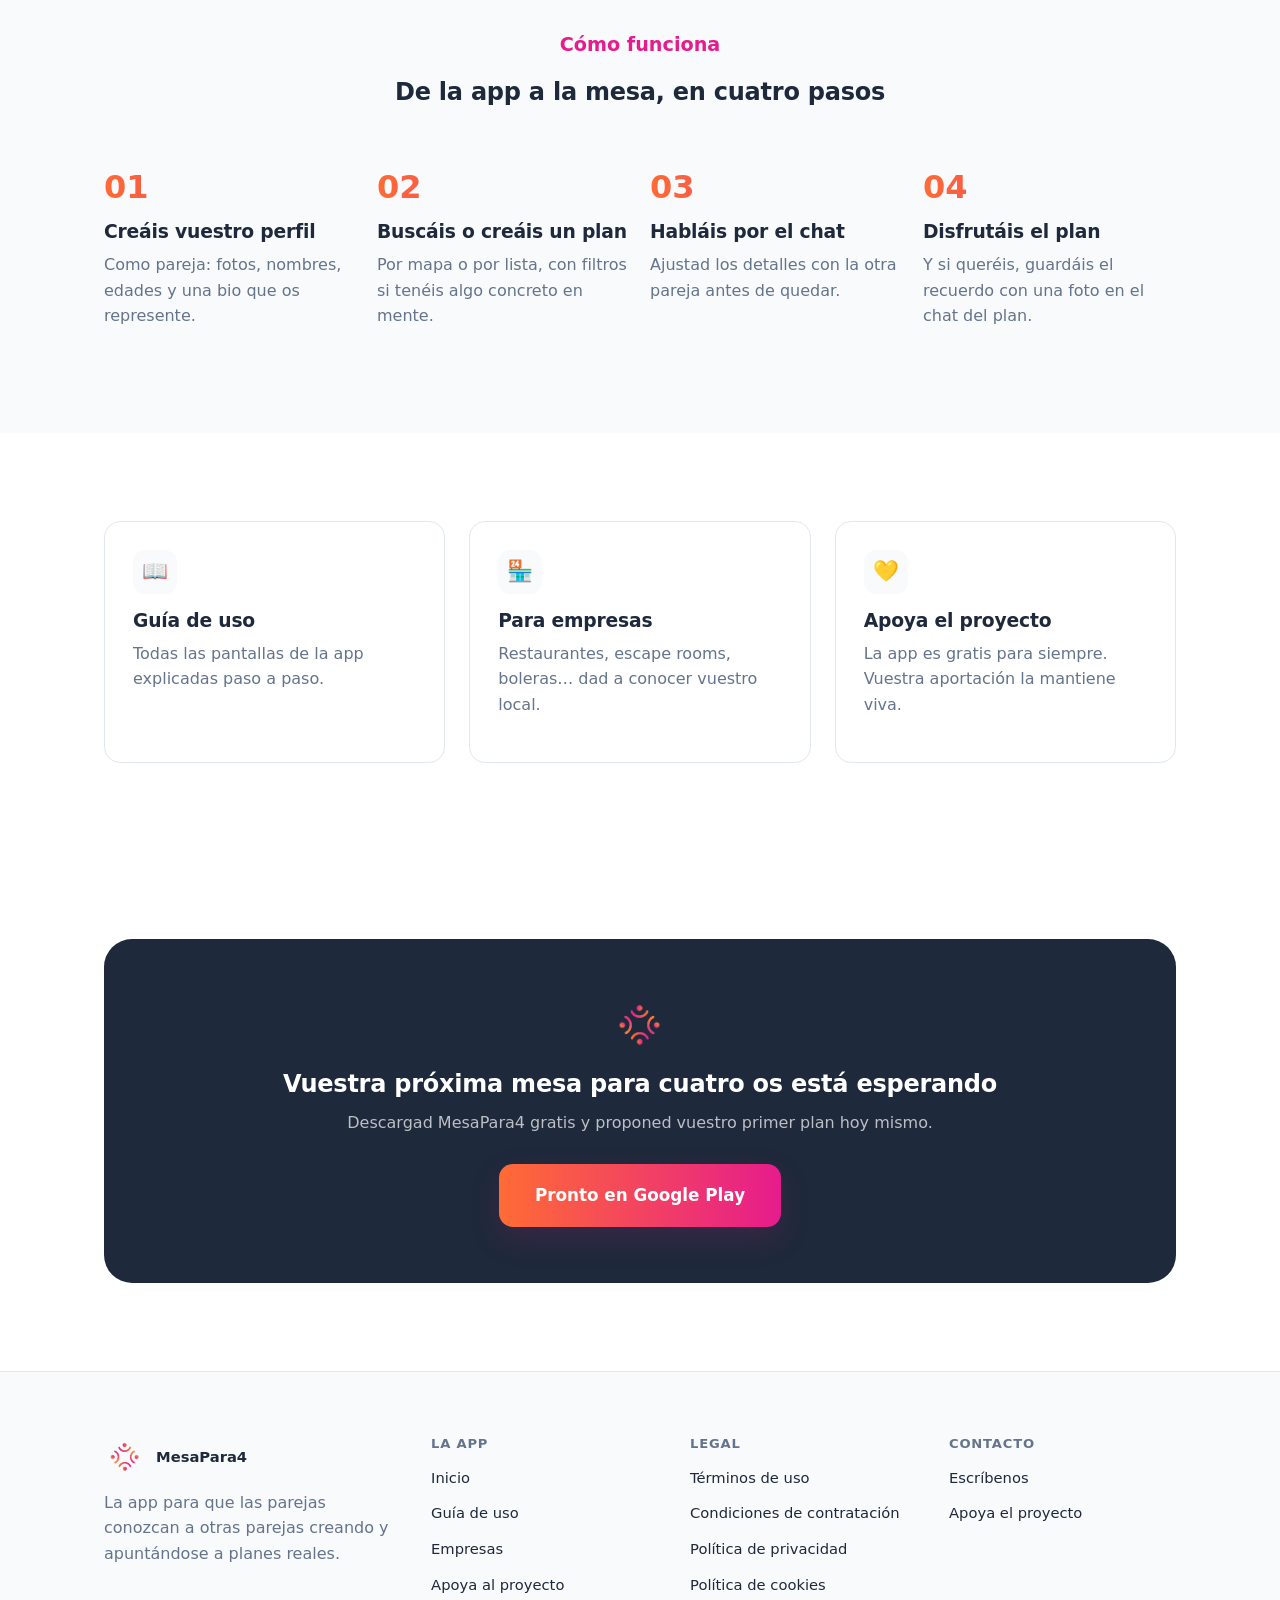
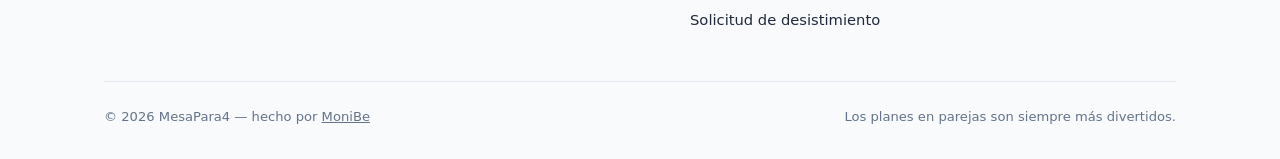
==== commit 2e013e5a: "Cambiado el mensaje de Descarga en Google Play por Pronto en Google Play" ====
--- a/index.html
+++ b/index.html
@@ -23,7 +23,7 @@
         <h1>Encontrad con quién compartir vuestros planes en pareja.</h1>
         <p class="lede">MesaPara4 es la app para conocer a otras parejas creando y apuntándoos a planes reales: cenas, escapadas, deporte, juegos de mesa o lo que se os ocurra. Nada de líos, solo buena compañía.</p>
         <div class="hero-actions" id="descarga">
-          <a href="#" class="btn btn-gradient btn-lg">Descargar en Google Play</a>
+          <a href="#" class="btn btn-gradient btn-lg">Muy pronto en Google Play</a>
           <a href="/guia-de-uso" class="btn btn-outline btn-lg">Ver cómo funciona</a>
         </div>
         <p class="store-note">Disponible para Android. Gratis, sin sorpresas.</p>
@@ -122,7 +122,7 @@
         <img src="/assets/logo.webp" alt="" class="cta-logo">
         <h2>Vuestra próxima mesa para cuatro os está esperando</h2>
         <p>Descargad MesaPara4 gratis y proponed vuestro primer plan hoy mismo.</p>
-        <a href="#descarga" class="btn btn-gradient btn-lg" style="margin-top:12px;">Descargar en Google Play</a>
+        <a href="#descarga" class="btn btn-gradient btn-lg" style="margin-top:12px;">Pronto en Google Play</a>
       </div>
     </div>
   </section>
--- a/css/styles.css
+++ b/css/styles.css
@@ -514,6 +514,9 @@
   font-size: .82rem;
   color: var(--color-text-muted);
 }
+.footer-bottom a {
+  text-decoration: underline;
+}
 
 /* ---------- Utilidades ---------- */
 .badge {
@@ -530,4 +533,9 @@
 .reveal.in { opacity: 1; transform: translateY(0); }
 @media (prefers-reduced-motion: reduce) {
   .reveal { opacity: 1; transform: none; transition: none; }
+}
+/* Subraya los enlaces dentro de párrafos, etiquetas y tarjetas */
+.card p a,
+.checkbox-field label a {
+  text-decoration: underline;
 }
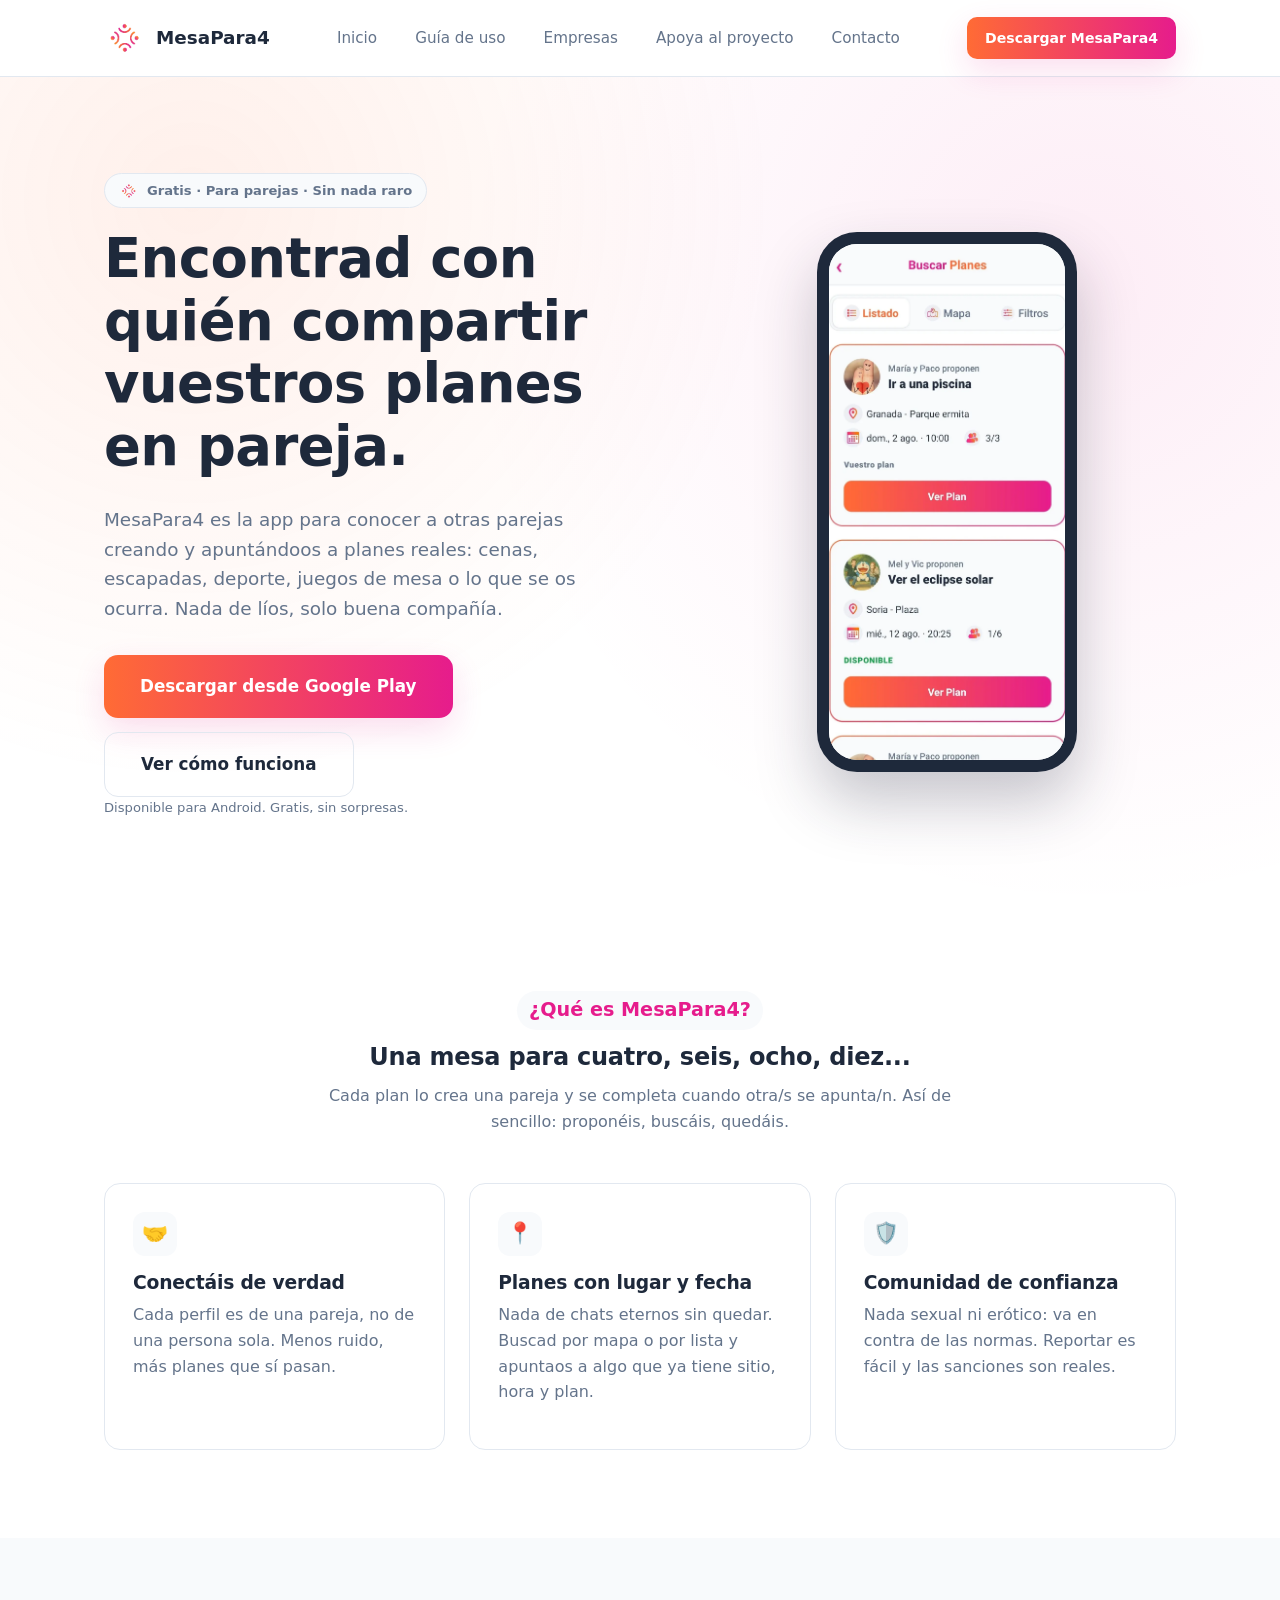
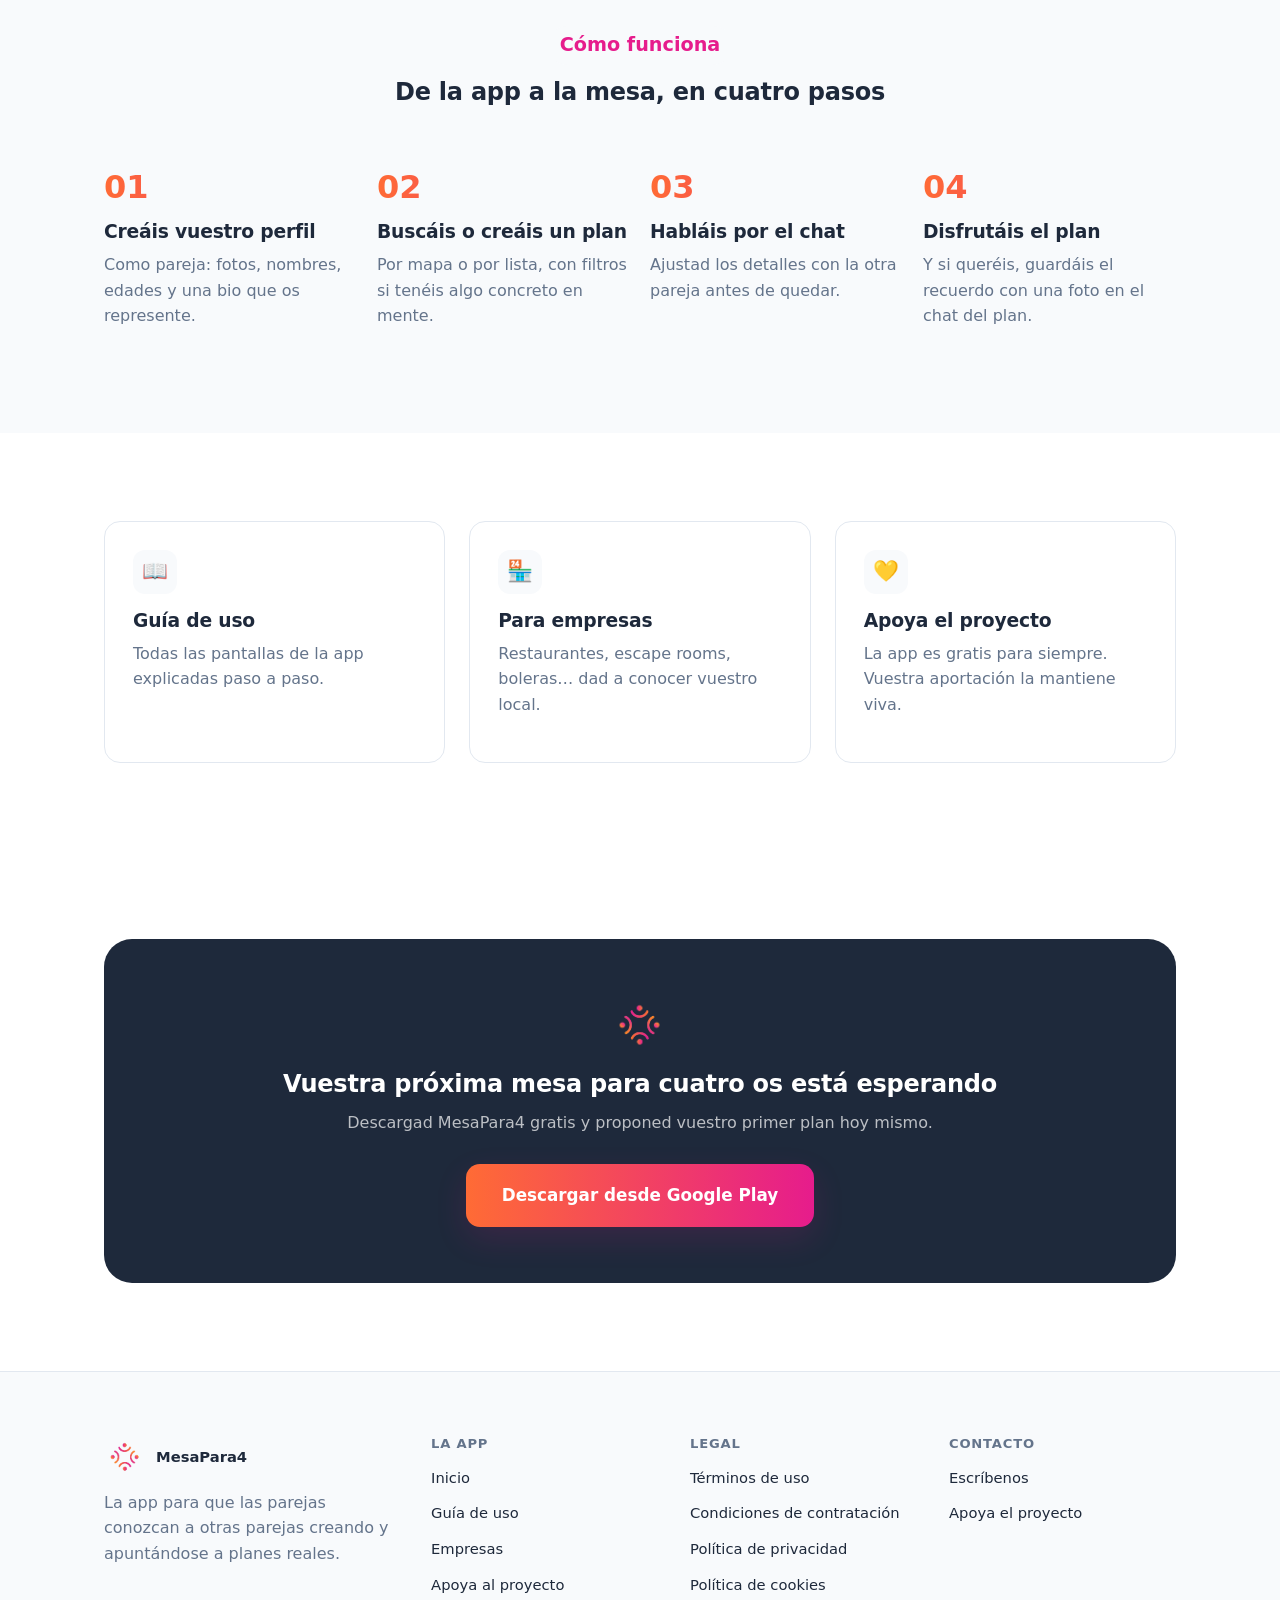
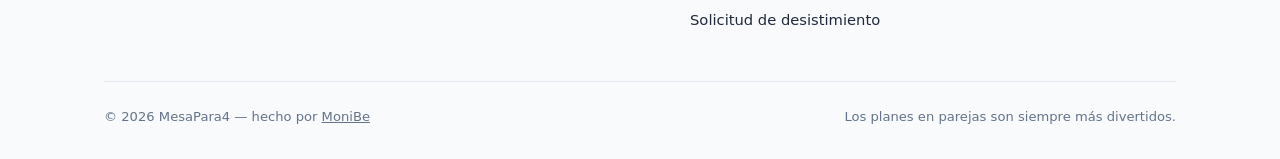
==== commit 141ed767: "Añadido el enlace a la Google Play para que los usuarios puedan descargar la app tanto en index como" ====
--- a/index.html
+++ b/index.html
@@ -23,7 +23,7 @@
         <h1>Encontrad con quién compartir vuestros planes en pareja.</h1>
         <p class="lede">MesaPara4 es la app para conocer a otras parejas creando y apuntándoos a planes reales: cenas, escapadas, deporte, juegos de mesa o lo que se os ocurra. Nada de líos, solo buena compañía.</p>
         <div class="hero-actions" id="descarga">
-          <a href="#" class="btn btn-gradient btn-lg">Muy pronto en Google Play</a>
+          <a href="https://play.google.com/store/apps/details?id=com.monibe.mesaparacuatro" class="btn btn-gradient btn-lg">Descargar desde Google Play</a>
           <a href="/guia-de-uso" class="btn btn-outline btn-lg">Ver cómo funciona</a>
         </div>
         <p class="store-note">Disponible para Android. Gratis, sin sorpresas.</p>
@@ -122,7 +122,7 @@
         <img src="/assets/logo.webp" alt="" class="cta-logo">
         <h2>Vuestra próxima mesa para cuatro os está esperando</h2>
         <p>Descargad MesaPara4 gratis y proponed vuestro primer plan hoy mismo.</p>
-        <a href="#descarga" class="btn btn-gradient btn-lg" style="margin-top:12px;">Pronto en Google Play</a>
+        <a href="https://play.google.com/store/apps/details?id=com.monibe.mesaparacuatro" class="btn btn-gradient btn-lg" style="margin-top:12px;">Descargar desde Google Play</a>
       </div>
     </div>
   </section>
--- a/css/styles.css
+++ b/css/styles.css
@@ -518,6 +518,42 @@
   text-decoration: underline;
 }
 
+/* ---------- Botón "volver arriba" ---------- */
+.back-to-top {
+  position: fixed;
+  right: 24px;
+  bottom: 24px;
+  width: 48px;
+  height: 48px;
+  border-radius: 50%;
+  border: none;
+  background: var(--gradient-brand);
+  color: #fff;
+  display: flex;
+  align-items: center;
+  justify-content: center;
+  cursor: pointer;
+  box-shadow: var(--shadow-lift);
+  opacity: 0;
+  visibility: hidden;
+  transform: translateY(12px);
+  transition: opacity .25s ease, transform .25s ease, visibility .25s;
+  z-index: 60;
+}
+.back-to-top.show {
+  opacity: 1;
+  visibility: visible;
+  transform: translateY(0);
+}
+.back-to-top:hover { transform: translateY(-2px); opacity: .95; }
+
+@media (max-width: 720px) {
+  .back-to-top { right: 16px; bottom: 16px; width: 44px; height: 44px; }
+}
+@media (prefers-reduced-motion: reduce) {
+  .back-to-top { transition: opacity .15s ease; }
+}
+
 /* ---------- Utilidades ---------- */
 .badge {
   display: inline-block;
